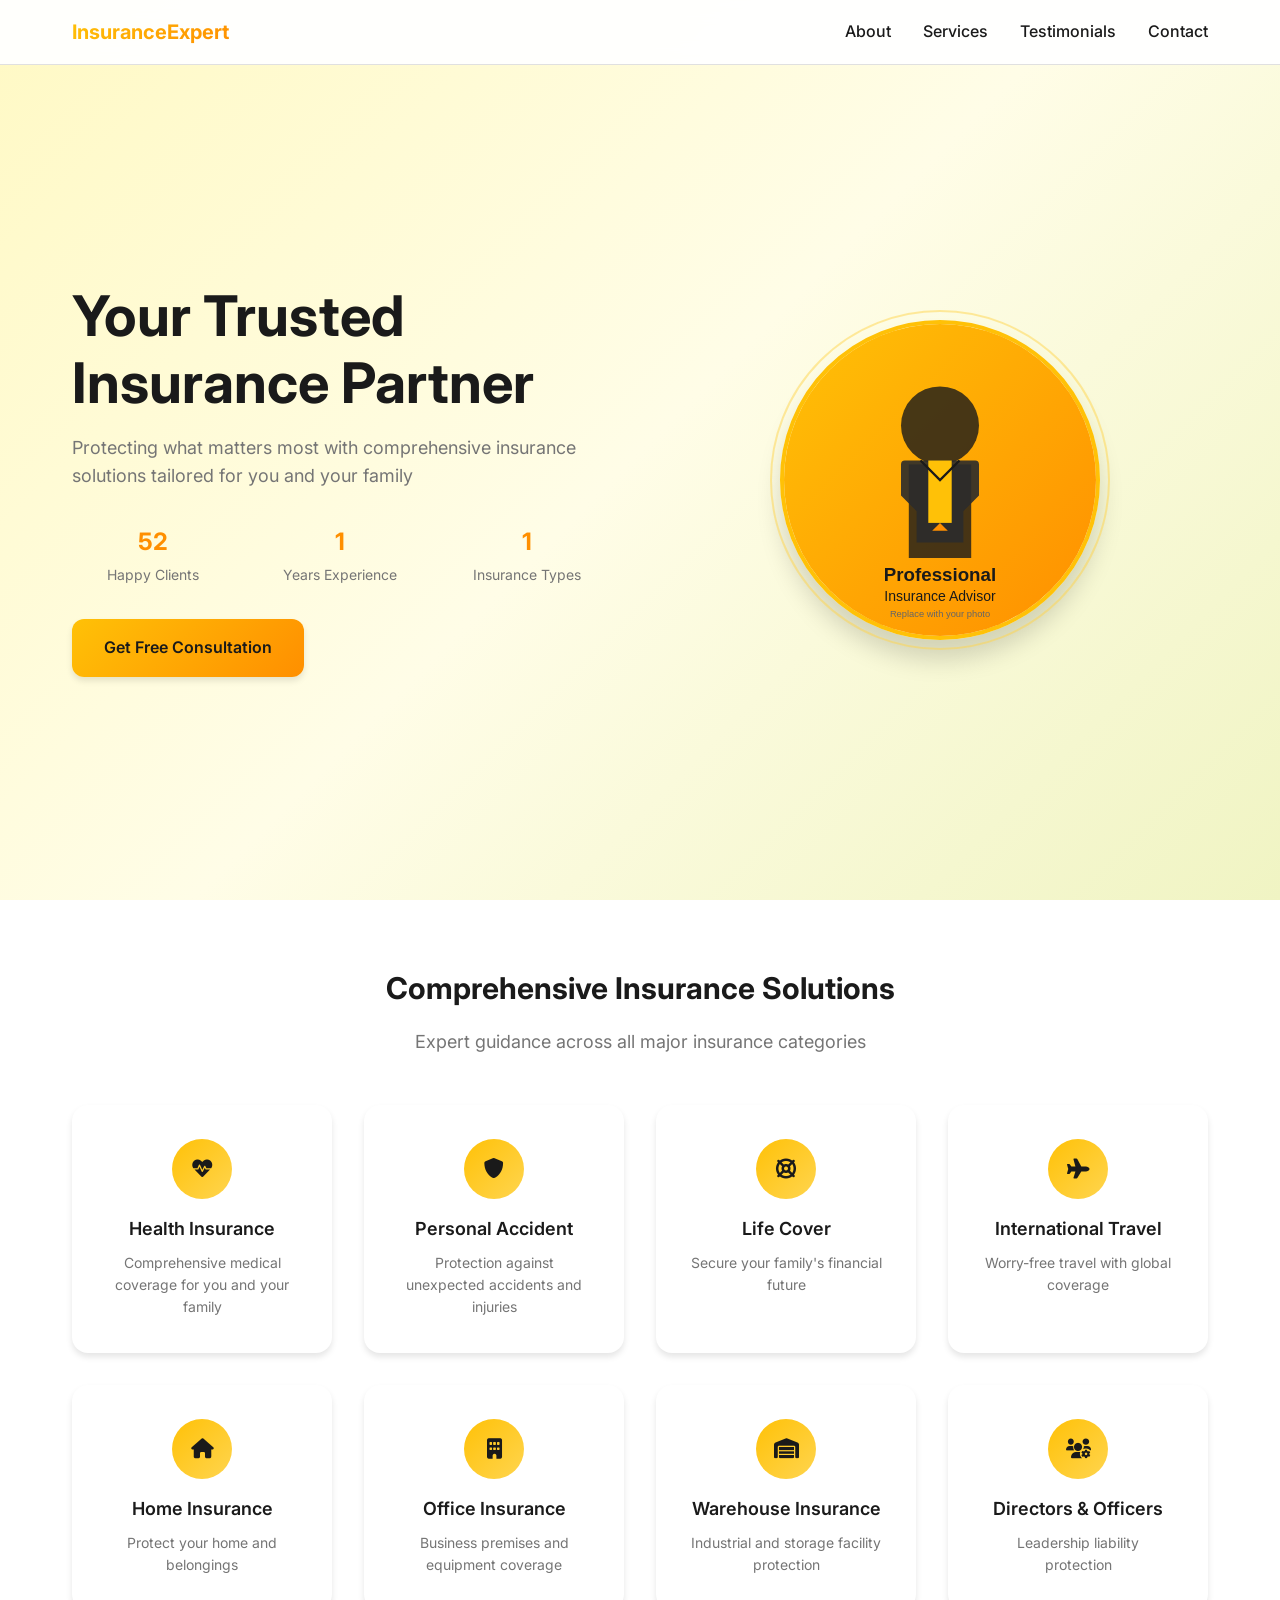
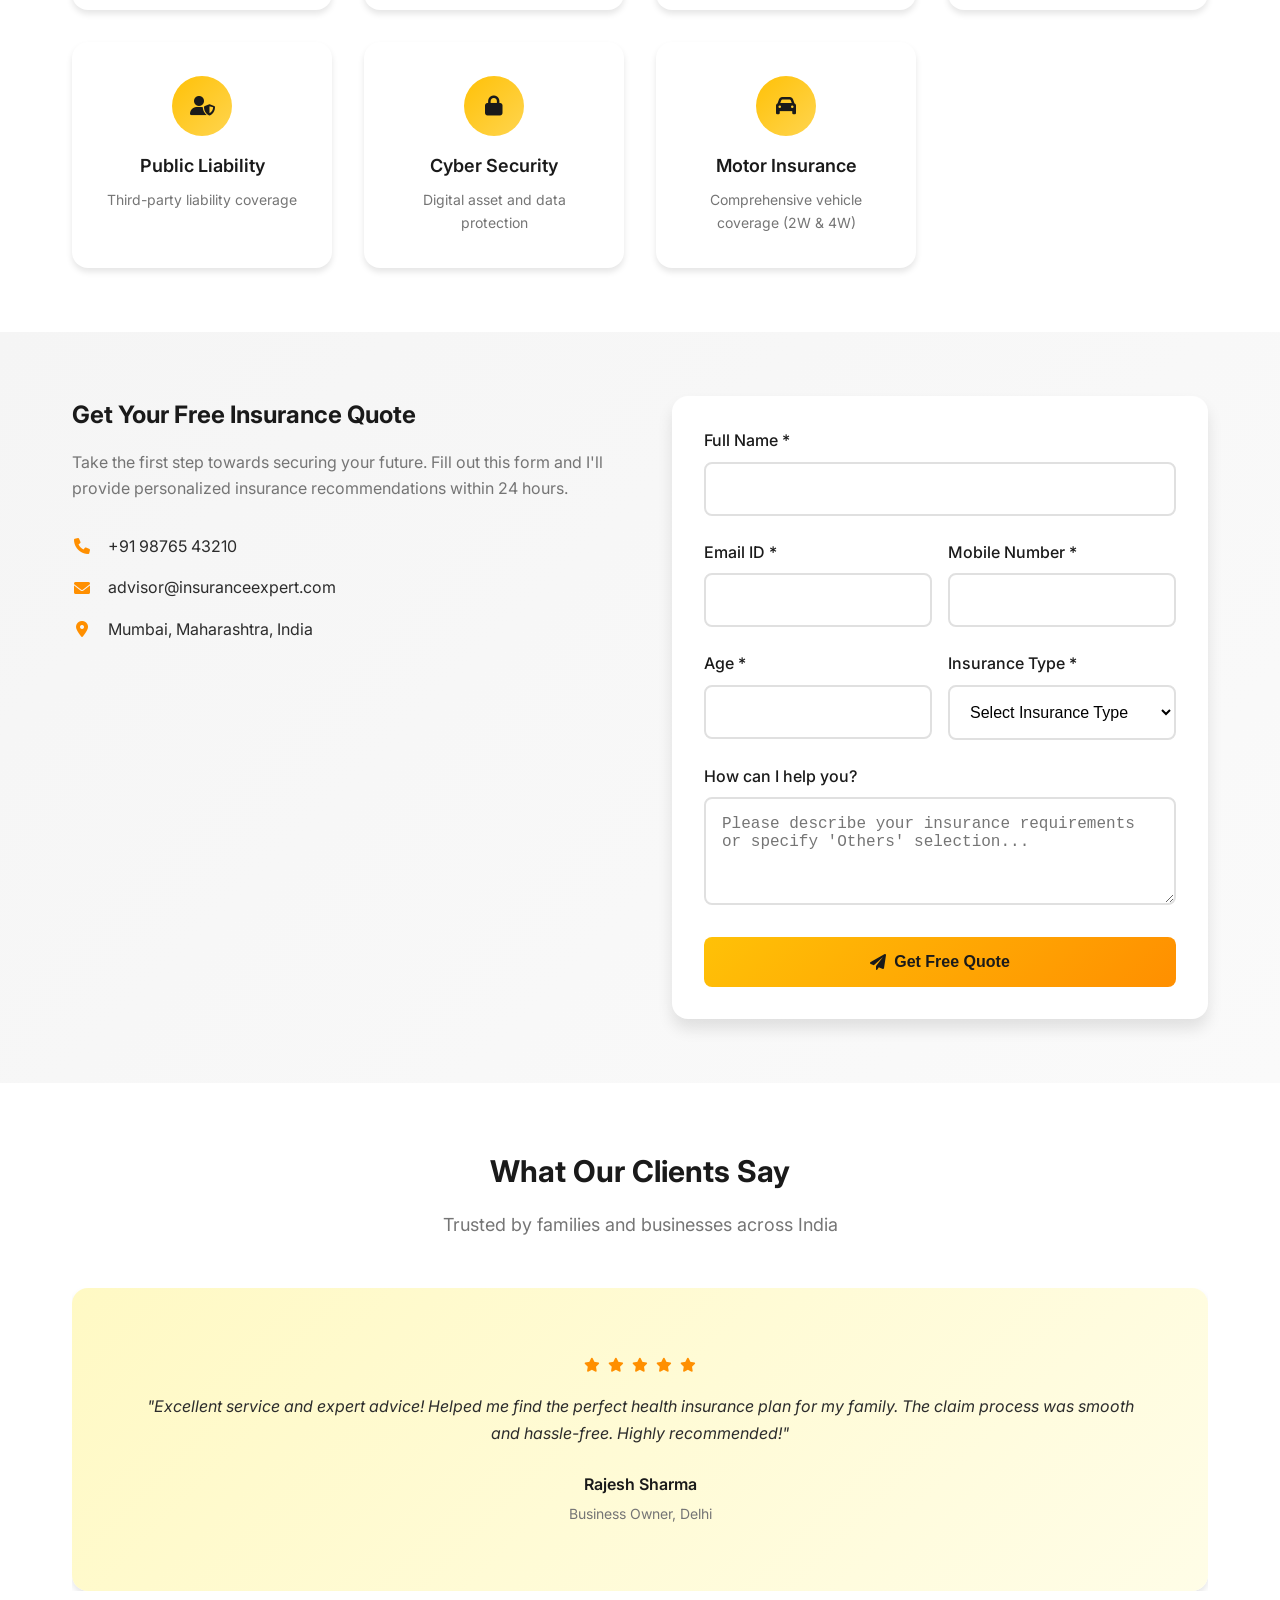
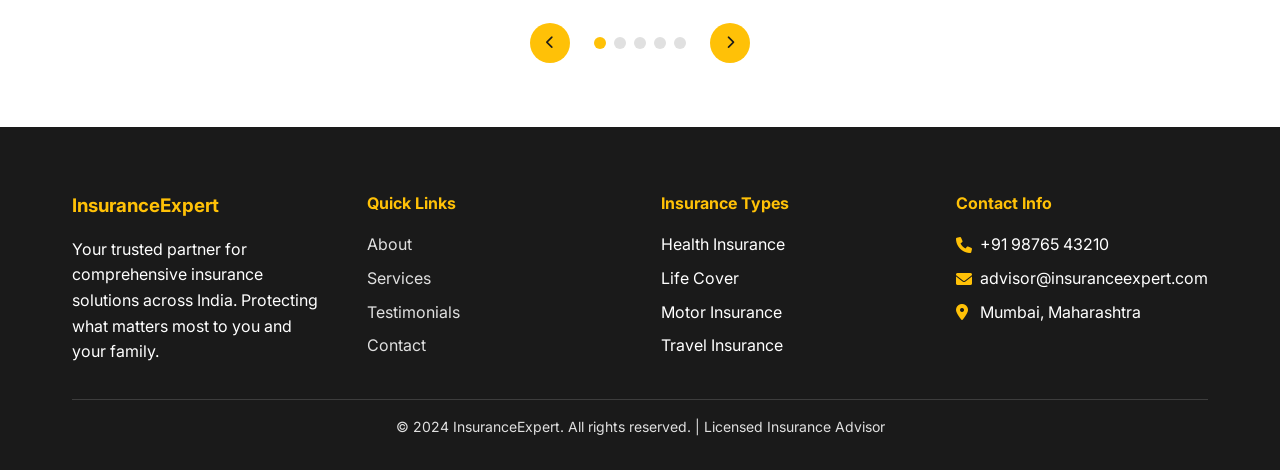
==== index.html @ b782714b "First commit" ====
<!DOCTYPE html>
<html lang="en">
<head>
    <meta charset="UTF-8">
    <meta name="viewport" content="width=device-width, initial-scale=1.0">
    <title>Professional Insurance Advisor | Comprehensive Coverage Solutions in India</title>
    <meta name="description" content="Trusted insurance advisor offering comprehensive coverage including health, life, travel, motor, and business insurance solutions across India.">
    <meta name="keywords" content="insurance advisor, health insurance, life insurance, motor insurance, travel insurance, business insurance, India">
    
    <!-- Favicon -->
    <link rel="icon" type="image/svg+xml" href="images/favicon.svg">
    
    <!-- CSS -->
    <link rel="stylesheet" href="css/style.css">
    
    <!-- Font Awesome for Icons -->
    <link rel="stylesheet" href="https://cdnjs.cloudflare.com/ajax/libs/font-awesome/6.0.0/css/all.min.css">
    
    <!-- Google Fonts -->
    <link href="https://fonts.googleapis.com/css2?family=Inter:wght@300;400;500;600;700&display=swap" rel="stylesheet">
</head>
<body>
    <!-- Header Section -->
    <header class="header" id="header">
        <div class="container">
            <nav class="nav">
                <div class="nav-brand">
                    <h1>InsuranceExpert</h1>
                </div>
                <div class="nav-menu" id="nav-menu">
                    <a href="#about" class="nav-link">About</a>
                    <a href="#services" class="nav-link">Services</a>
                    <a href="#testimonials" class="nav-link">Testimonials</a>
                    <a href="#contact" class="nav-link">Contact</a>
                </div>
                <div class="nav-toggle" id="nav-toggle">
                    <i class="fas fa-bars"></i>
                </div>
            </nav>
        </div>
    </header>

    <!-- Hero Section -->
    <section class="hero" id="about">
        <div class="container">
            <div class="hero-content">
                <div class="hero-text">
                    <h1 class="hero-title">Your Trusted Insurance Partner</h1>
                    <p class="hero-subtitle">Protecting what matters most with comprehensive insurance solutions tailored for you and your family</p>
                    <div class="hero-stats">
                        <div class="stat">
                            <span class="stat-number">500+</span>
                            <span class="stat-label">Happy Clients</span>
                        </div>
                        <div class="stat">
                            <span class="stat-number">15+</span>
                            <span class="stat-label">Years Experience</span>
                        </div>
                        <div class="stat">
                            <span class="stat-number">11</span>
                            <span class="stat-label">Insurance Types</span>
                        </div>
                    </div>
                    <a href="#contact" class="cta-button">Get Free Consultation</a>
                </div>
                <div class="hero-image">
                    <div class="advisor-photo">
                        <img src="images/advisor-photo.svg" alt="Professional Insurance Advisor" class="advisor-img">
                        <div class="photo-frame"></div>
                    </div>
                </div>
            </div>
        </div>
    </section>

    <!-- Insurance Types Section -->
    <section class="insurance-types" id="services">
        <div class="container">
            <h2 class="section-title">Comprehensive Insurance Solutions</h2>
            <p class="section-subtitle">Expert guidance across all major insurance categories</p>
            
            <div class="insurance-grid">
                <div class="insurance-card">
                    <div class="card-icon">
                        <i class="fas fa-heartbeat"></i>
                    </div>
                    <h3>Health Insurance</h3>
                    <p>Comprehensive medical coverage for you and your family</p>
                </div>
                
                <div class="insurance-card">
                    <div class="card-icon">
                        <i class="fas fa-shield-alt"></i>
                    </div>
                    <h3>Personal Accident</h3>
                    <p>Protection against unexpected accidents and injuries</p>
                </div>
                
                <div class="insurance-card">
                    <div class="card-icon">
                        <i class="fas fa-life-ring"></i>
                    </div>
                    <h3>Life Cover</h3>
                    <p>Secure your family's financial future</p>
                </div>
                
                <div class="insurance-card">
                    <div class="card-icon">
                        <i class="fas fa-plane"></i>
                    </div>
                    <h3>International Travel</h3>
                    <p>Worry-free travel with global coverage</p>
                </div>
                
                <div class="insurance-card">
                    <div class="card-icon">
                        <i class="fas fa-home"></i>
                    </div>
                    <h3>Home Insurance</h3>
                    <p>Protect your home and belongings</p>
                </div>
                
                <div class="insurance-card">
                    <div class="card-icon">
                        <i class="fas fa-building"></i>
                    </div>
                    <h3>Office Insurance</h3>
                    <p>Business premises and equipment coverage</p>
                </div>
                
                <div class="insurance-card">
                    <div class="card-icon">
                        <i class="fas fa-warehouse"></i>
                    </div>
                    <h3>Warehouse Insurance</h3>
                    <p>Industrial and storage facility protection</p>
                </div>
                
                <div class="insurance-card">
                    <div class="card-icon">
                        <i class="fas fa-users-cog"></i>
                    </div>
                    <h3>Directors & Officers</h3>
                    <p>Leadership liability protection</p>
                </div>
                
                <div class="insurance-card">
                    <div class="card-icon">
                        <i class="fas fa-user-shield"></i>
                    </div>
                    <h3>Public Liability</h3>
                    <p>Third-party liability coverage</p>
                </div>
                
                <div class="insurance-card">
                    <div class="card-icon">
                        <i class="fas fa-lock"></i>
                    </div>
                    <h3>Cyber Security</h3>
                    <p>Digital asset and data protection</p>
                </div>
                
                <div class="insurance-card">
                    <div class="card-icon">
                        <i class="fas fa-car"></i>
                    </div>
                    <h3>Motor Insurance</h3>
                    <p>Comprehensive vehicle coverage (2W & 4W)</p>
                </div>
            </div>
        </div>
    </section>

    <!-- Contact Form Section -->
    <section class="contact-form" id="contact">
        <div class="container">
            <div class="form-content">
                <div class="form-info">
                    <h2>Get Your Free Insurance Quote</h2>
                    <p>Take the first step towards securing your future. Fill out this form and I'll provide personalized insurance recommendations within 24 hours.</p>
                    
                    <div class="contact-details">
                        <div class="contact-item">
                            <i class="fas fa-phone"></i>
                            <span>+91 98765 43210</span>
                        </div>
                        <div class="contact-item">
                            <i class="fas fa-envelope"></i>
                            <span>advisor@insuranceexpert.com</span>
                        </div>
                        <div class="contact-item">
                            <i class="fas fa-map-marker-alt"></i>
                            <span>Mumbai, Maharashtra, India</span>
                        </div>
                    </div>
                </div>
                
                <form class="enquiry-form" id="enquiry-form">
                    <div class="form-group">
                        <label for="name">Full Name *</label>
                        <input type="text" id="name" name="name" required>
                    </div>
                    
                    <div class="form-row">
                        <div class="form-group">
                            <label for="email">Email ID *</label>
                            <input type="email" id="email" name="email" required>
                        </div>
                        
                        <div class="form-group">
                            <label for="mobile">Mobile Number *</label>
                            <input type="tel" id="mobile" name="mobile" required pattern="[0-9]{10}">
                        </div>
                    </div>
                    
                    <div class="form-row">
                        <div class="form-group">
                            <label for="age">Age *</label>
                            <input type="number" id="age" name="age" min="18" max="100" required>
                        </div>
                        
                        <div class="form-group">
                            <label for="insurance-type">Insurance Type *</label>
                            <select id="insurance-type" name="insurance-type" required>
                                <option value="">Select Insurance Type</option>
                                <option value="health">Health Insurance</option>
                                <option value="personal-accident">Personal Accident</option>
                                <option value="life-cover">Life Cover</option>
                                <option value="travel">International Travel</option>
                                <option value="home">Home Insurance</option>
                                <option value="office">Office Insurance</option>
                                <option value="warehouse">Warehouse Insurance</option>
                                <option value="directors-officers">Directors & Officers Liability</option>
                                <option value="public-liability">Public Liability</option>
                                <option value="cyber-security">Cyber Security</option>
                                <option value="motor">Motor Insurance (2W & 4W)</option>
                                <option value="others">Others (Specify Below)</option>
                            </select>
                        </div>
                    </div>
                    
                    <div class="form-group">
                        <label for="message">How can I help you?</label>
                        <textarea id="message" name="message" rows="4" placeholder="Please describe your insurance requirements or specify 'Others' selection..."></textarea>
                    </div>
                    
                    <button type="submit" class="submit-btn">
                        <i class="fas fa-paper-plane"></i>
                        Get Free Quote
                    </button>
                </form>
            </div>
        </div>
    </section>

    <!-- Testimonials Section -->
    <section class="testimonials" id="testimonials">
        <div class="container">
            <h2 class="section-title">What Our Clients Say</h2>
            <p class="section-subtitle">Trusted by families and businesses across India</p>
            
            <div class="testimonials-slider">
                <div class="testimonial-card active">
                    <div class="testimonial-content">
                        <div class="stars">
                            <i class="fas fa-star"></i>
                            <i class="fas fa-star"></i>
                            <i class="fas fa-star"></i>
                            <i class="fas fa-star"></i>
                            <i class="fas fa-star"></i>
                        </div>
                        <p>"Excellent service and expert advice! Helped me find the perfect health insurance plan for my family. The claim process was smooth and hassle-free. Highly recommended!"</p>
                        <div class="testimonial-author">
                            <div class="author-info">
                                <h4>Rajesh Sharma</h4>
                                <span>Business Owner, Delhi</span>
                            </div>
                        </div>
                    </div>
                </div>
                
                <div class="testimonial-card">
                    <div class="testimonial-content">
                        <div class="stars">
                            <i class="fas fa-star"></i>
                            <i class="fas fa-star"></i>
                            <i class="fas fa-star"></i>
                            <i class="fas fa-star"></i>
                            <i class="fas fa-star"></i>
                        </div>
                        <p>"Professional and trustworthy advisor. Guided us through various insurance options and helped us make informed decisions. The motor insurance claim was processed quickly."</p>
                        <div class="testimonial-author">
                            <div class="author-info">
                                <h4>Priya Patel</h4>
                                <span>Software Engineer, Bangalore</span>
                            </div>
                        </div>
                    </div>
                </div>
                
                <div class="testimonial-card">
                    <div class="testimonial-content">
                        <div class="stars">
                            <i class="fas fa-star"></i>
                            <i class="fas fa-star"></i>
                            <i class="fas fa-star"></i>
                            <i class="fas fa-star"></i>
                            <i class="fas fa-star"></i>
                        </div>
                        <p>"Outstanding support during a difficult time. When my office had a fire accident, the insurance coverage and claim assistance provided was exceptional. Thank you for your dedication!"</p>
                        <div class="testimonial-author">
                            <div class="author-info">
                                <h4>Amit Gupta</h4>
                                <span>Manufacturing Business, Pune</span>
                            </div>
                        </div>
                    </div>
                </div>
                
                <div class="testimonial-card">
                    <div class="testimonial-content">
                        <div class="stars">
                            <i class="fas fa-star"></i>
                            <i class="fas fa-star"></i>
                            <i class="fas fa-star"></i>
                            <i class="fas fa-star"></i>
                            <i class="fas fa-star"></i>
                        </div>
                        <p>"Transparent pricing and honest advice. Helped me understand complex insurance terms and choose the right life cover policy. Great follow-up service throughout the year."</p>
                        <div class="testimonial-author">
                            <div class="author-info">
                                <h4>Sneha Reddy</h4>
                                <span>Doctor, Hyderabad</span>
                            </div>
                        </div>
                    </div>
                </div>
                
                <div class="testimonial-card">
                    <div class="testimonial-content">
                        <div class="stars">
                            <i class="fas fa-star"></i>
                            <i class="fas fa-star"></i>
                            <i class="fas fa-star"></i>
                            <i class="fas fa-star"></i>
                            <i class="fas fa-star"></i>
                        </div>
                        <p>"Comprehensive travel insurance guidance for our international trips. The coverage was perfect and gave us peace of mind during our vacation. Excellent customer service!"</p>
                        <div class="testimonial-author">
                            <div class="author-info">
                                <h4>Vikram & Kavitha</h4>
                                <span>Retired Couple, Chennai</span>
                            </div>
                        </div>
                    </div>
                </div>
            </div>
            
            <div class="slider-controls">
                <button class="slider-btn prev" id="prev-btn">
                    <i class="fas fa-chevron-left"></i>
                </button>
                <div class="slider-dots" id="slider-dots">
                    <span class="dot active" data-slide="0"></span>
                    <span class="dot" data-slide="1"></span>
                    <span class="dot" data-slide="2"></span>
                    <span class="dot" data-slide="3"></span>
                    <span class="dot" data-slide="4"></span>
                </div>
                <button class="slider-btn next" id="next-btn">
                    <i class="fas fa-chevron-right"></i>
                </button>
            </div>
        </div>
    </section>

    <!-- Footer -->
    <footer class="footer">
        <div class="container">
            <div class="footer-content">
                <div class="footer-section">
                    <h3>InsuranceExpert</h3>
                    <p>Your trusted partner for comprehensive insurance solutions across India. Protecting what matters most to you and your family.</p>
                </div>
                
                <div class="footer-section">
                    <h4>Quick Links</h4>
                    <ul>
                        <li><a href="#about">About</a></li>
                        <li><a href="#services">Services</a></li>
                        <li><a href="#testimonials">Testimonials</a></li>
                        <li><a href="#contact">Contact</a></li>
                    </ul>
                </div>
                
                <div class="footer-section">
                    <h4>Insurance Types</h4>
                    <ul>
                        <li>Health Insurance</li>
                        <li>Life Cover</li>
                        <li>Motor Insurance</li>
                        <li>Travel Insurance</li>
                    </ul>
                </div>
                
                <div class="footer-section">
                    <h4>Contact Info</h4>
                    <ul>
                        <li><i class="fas fa-phone"></i> +91 98765 43210</li>
                        <li><i class="fas fa-envelope"></i> advisor@insuranceexpert.com</li>
                        <li><i class="fas fa-map-marker-alt"></i> Mumbai, Maharashtra</li>
                    </ul>
                </div>
            </div>
            
            <div class="footer-bottom">
                <p>&copy; 2024 InsuranceExpert. All rights reserved. | Licensed Insurance Advisor</p>
            </div>
        </div>
    </footer>

    <!-- JavaScript -->
    <script src="js/script.js"></script>
</body>
</html>
---- css/style.css ----
/* Insurance Advisor Website - Mobile-First CSS */
:root {
    /* Color Palette - Yellow & Black Professional Theme */
    --primary-yellow: #FFC107;
    --yellow-light: #FFD54F;
    --yellow-dark: #FF8F00;
    --black-primary: #1A1A1A;
    --black-secondary: #2C2C2C;
    --black-light: #3D3D3D;
    --white: #FFFFFF;
    --gray-light: #F5F5F5;
    --gray-medium: #E0E0E0;
    --gray-dark: #757575;
    --success: #4CAF50;
    --error: #F44336;
    
    /* Typography */
    --font-family: 'Inter', -apple-system, BlinkMacSystemFont, 'Segoe UI', Roboto, sans-serif;
    --font-size-xs: 0.75rem;
    --font-size-sm: 0.875rem;
    --font-size-base: 1rem;
    --font-size-lg: 1.125rem;
    --font-size-xl: 1.25rem;
    --font-size-2xl: 1.5rem;
    --font-size-3xl: 1.875rem;
    --font-size-4xl: 2.25rem;
    
    /* Spacing */
    --spacing-xs: 0.25rem;
    --spacing-sm: 0.5rem;
    --spacing-md: 1rem;
    --spacing-lg: 1.5rem;
    --spacing-xl: 2rem;
    --spacing-2xl: 3rem;
    --spacing-3xl: 4rem;
    
    /* Shadows */
    --shadow-sm: 0 1px 2px rgba(0, 0, 0, 0.05);
    --shadow-md: 0 4px 6px rgba(0, 0, 0, 0.1);
    --shadow-lg: 0 10px 15px rgba(0, 0, 0, 0.1);
    --shadow-xl: 0 20px 25px rgba(0, 0, 0, 0.15);
    
    /* Border Radius */
    --radius-sm: 0.25rem;
    --radius-md: 0.5rem;
    --radius-lg: 0.75rem;
    --radius-xl: 1rem;
}

/* Reset & Base Styles */
*, *::before, *::after {
    box-sizing: border-box;
    margin: 0;
    padding: 0;
}

html {
    scroll-behavior: smooth;
    font-size: 16px;
}

body {
    font-family: var(--font-family);
    font-size: var(--font-size-base);
    line-height: 1.6;
    color: var(--black-primary);
    background-color: var(--white);
    overflow-x: hidden;
}

.container {
    width: 100%;
    max-width: 1200px;
    margin: 0 auto;
    padding: 0 var(--spacing-md);
}

/* Header Styles */
.header {
    position: fixed;
    top: 0;
    left: 0;
    width: 100%;
    background: rgba(255, 255, 255, 0.95);
    backdrop-filter: blur(10px);
    border-bottom: 1px solid var(--gray-medium);
    z-index: 1000;
    transition: all 0.3s ease;
}

.nav {
    display: flex;
    justify-content: space-between;
    align-items: center;
    padding: var(--spacing-md) 0;
}

.nav-brand h1 {
    font-size: var(--font-size-xl);
    font-weight: 700;
    color: var(--black-primary);
    background: linear-gradient(135deg, var(--primary-yellow), var(--yellow-dark));
    -webkit-background-clip: text;
    -webkit-text-fill-color: transparent;
    background-clip: text;
}

.nav-menu {
    display: none;
    gap: var(--spacing-xl);
}

.nav-link {
    text-decoration: none;
    color: var(--black-primary);
    font-weight: 500;
    transition: color 0.3s ease;
    position: relative;
}

.nav-link:hover {
    color: var(--yellow-dark);
}

.nav-link::after {
    content: '';
    position: absolute;
    bottom: -2px;
    left: 0;
    width: 0;
    height: 2px;
    background: var(--primary-yellow);
    transition: width 0.3s ease;
}

.nav-link:hover::after {
    width: 100%;
}

.nav-toggle {
    display: flex;
    align-items: center;
    justify-content: center;
    width: 2.5rem;
    height: 2.5rem;
    color: var(--black-primary);
    cursor: pointer;
    transition: color 0.3s ease;
}

.nav-toggle:hover {
    color: var(--yellow-dark);
}

/* Hero Section */
.hero {
    padding: calc(4rem + 60px) 0 var(--spacing-3xl);
    background: linear-gradient(135deg, #FFF9C4 0%, #FFFDE7 50%, #F0F4C3 100%);
    min-height: 100vh;
    display: flex;
    align-items: center;
}

.hero-content {
    display: grid;
    gap: var(--spacing-2xl);
    align-items: center;
}

.hero-title {
    font-size: var(--font-size-3xl);
    font-weight: 700;
    color: var(--black-primary);
    line-height: 1.2;
    margin-bottom: var(--spacing-md);
}

.hero-subtitle {
    font-size: var(--font-size-lg);
    color: var(--gray-dark);
    margin-bottom: var(--spacing-xl);
    line-height: 1.6;
}

.hero-stats {
    display: grid;
    grid-template-columns: repeat(3, 1fr);
    gap: var(--spacing-lg);
    margin-bottom: var(--spacing-xl);
}

.stat {
    text-align: center;
}

.stat-number {
    display: block;
    font-size: var(--font-size-2xl);
    font-weight: 700;
    color: var(--yellow-dark);
}

.stat-label {
    font-size: var(--font-size-sm);
    color: var(--gray-dark);
    margin-top: var(--spacing-xs);
}

.cta-button {
    display: inline-flex;
    align-items: center;
    gap: var(--spacing-sm);
    padding: var(--spacing-md) var(--spacing-xl);
    background: linear-gradient(135deg, var(--primary-yellow), var(--yellow-dark));
    color: var(--black-primary);
    text-decoration: none;
    border-radius: var(--radius-lg);
    font-weight: 600;
    box-shadow: var(--shadow-md);
    transition: all 0.3s ease;
    width: fit-content;
}

.cta-button:hover {
    transform: translateY(-2px);
    box-shadow: var(--shadow-lg);
}

.hero-image {
    display: flex;
    justify-content: center;
    align-items: center;
}

.advisor-photo {
    position: relative;
    width: 280px;
    height: 280px;
}

.advisor-img {
    width: 100%;
    height: 100%;
    object-fit: cover;
    border-radius: 50%;
    border: 4px solid var(--primary-yellow);
    box-shadow: var(--shadow-xl);
}

.photo-frame {
    position: absolute;
    top: -10px;
    left: -10px;
    right: -10px;
    bottom: -10px;
    border: 2px solid var(--yellow-light);
    border-radius: 50%;
    opacity: 0.5;
}

/* Insurance Types Section */
.insurance-types {
    padding: var(--spacing-3xl) 0;
    background: var(--white);
}

.section-title {
    font-size: var(--font-size-3xl);
    font-weight: 700;
    text-align: center;
    color: var(--black-primary);
    margin-bottom: var(--spacing-md);
}

.section-subtitle {
    font-size: var(--font-size-lg);
    color: var(--gray-dark);
    text-align: center;
    margin-bottom: var(--spacing-2xl);
}

.insurance-grid {
    display: grid;
    grid-template-columns: 1fr;
    gap: var(--spacing-lg);
}

.insurance-card {
    background: var(--white);
    padding: var(--spacing-xl);
    border-radius: var(--radius-xl);
    box-shadow: var(--shadow-md);
    text-align: center;
    transition: all 0.3s ease;
    border: 2px solid transparent;
}

.insurance-card:hover {
    transform: translateY(-5px);
    box-shadow: var(--shadow-xl);
    border-color: var(--primary-yellow);
}

.card-icon {
    width: 60px;
    height: 60px;
    background: linear-gradient(135deg, var(--primary-yellow), var(--yellow-light));
    border-radius: 50%;
    display: flex;
    align-items: center;
    justify-content: center;
    margin: 0 auto var(--spacing-md);
}

.card-icon i {
    font-size: var(--font-size-xl);
    color: var(--black-primary);
}

.insurance-card h3 {
    font-size: var(--font-size-lg);
    font-weight: 600;
    color: var(--black-primary);
    margin-bottom: var(--spacing-sm);
}

.insurance-card p {
    color: var(--gray-dark);
    font-size: var(--font-size-sm);
}

/* Contact Form Section */
.contact-form {
    padding: var(--spacing-3xl) 0;
    background: linear-gradient(135deg, var(--gray-light) 0%, #FAFAFA 100%);
}

.form-content {
    display: grid;
    gap: var(--spacing-2xl);
    align-items: start;
}

.form-info h2 {
    font-size: var(--font-size-2xl);
    font-weight: 700;
    color: var(--black-primary);
    margin-bottom: var(--spacing-md);
}

.form-info p {
    color: var(--gray-dark);
    margin-bottom: var(--spacing-xl);
    line-height: 1.6;
}

.contact-details {
    display: flex;
    flex-direction: column;
    gap: var(--spacing-md);
}

.contact-item {
    display: flex;
    align-items: center;
    gap: var(--spacing-md);
    color: var(--black-secondary);
}

.contact-item i {
    color: var(--yellow-dark);
    width: 20px;
    text-align: center;
}

.enquiry-form {
    background: var(--white);
    padding: var(--spacing-xl);
    border-radius: var(--radius-xl);
    box-shadow: var(--shadow-lg);
}

.form-group {
    margin-bottom: var(--spacing-lg);
}

.form-row {
    display: grid;
    gap: var(--spacing-md);
}

.form-group label {
    display: block;
    font-weight: 500;
    color: var(--black-primary);
    margin-bottom: var(--spacing-sm);
}

.form-group input,
.form-group select,
.form-group textarea {
    width: 100%;
    padding: var(--spacing-md);
    border: 2px solid var(--gray-medium);
    border-radius: var(--radius-md);
    font-size: var(--font-size-base);
    transition: all 0.3s ease;
    background: var(--white);
}

.form-group input:focus,
.form-group select:focus,
.form-group textarea:focus {
    outline: none;
    border-color: var(--primary-yellow);
    box-shadow: 0 0 0 3px rgba(255, 193, 7, 0.1);
}

.form-group textarea {
    resize: vertical;
    min-height: 100px;
}

.submit-btn {
    width: 100%;
    padding: var(--spacing-md) var(--spacing-xl);
    background: linear-gradient(135deg, var(--primary-yellow), var(--yellow-dark));
    color: var(--black-primary);
    border: none;
    border-radius: var(--radius-md);
    font-size: var(--font-size-base);
    font-weight: 600;
    cursor: pointer;
    transition: all 0.3s ease;
    display: flex;
    align-items: center;
    justify-content: center;
    gap: var(--spacing-sm);
}

.submit-btn:hover {
    transform: translateY(-2px);
    box-shadow: var(--shadow-lg);
}

/* Testimonials Section */
.testimonials {
    padding: var(--spacing-3xl) 0;
    background: var(--white);
}

.testimonials-slider {
    position: relative;
    overflow: hidden;
    margin-bottom: var(--spacing-xl);
}

.testimonial-card {
    display: none;
    opacity: 0;
    transition: opacity 0.5s ease;
}

.testimonial-card.active {
    display: block;
    opacity: 1;
}

.testimonial-content {
    background: linear-gradient(135deg, #FFF9C4 0%, #FFFDE7 100%);
    padding: var(--spacing-2xl);
    border-radius: var(--radius-xl);
    text-align: center;
    box-shadow: var(--shadow-md);
}

.stars {
    margin-bottom: var(--spacing-md);
}

.stars i {
    color: var(--yellow-dark);
    font-size: var(--font-size-sm);
    margin: 0 2px;
}

.testimonial-content p {
    font-size: var(--font-size-base);
    color: var(--black-secondary);
    line-height: 1.7;
    margin-bottom: var(--spacing-lg);
    font-style: italic;
}

.testimonial-author {
    display: flex;
    justify-content: center;
    align-items: center;
}

.author-info h4 {
    font-size: var(--font-size-base);
    font-weight: 600;
    color: var(--black-primary);
    margin-bottom: var(--spacing-xs);
}

.author-info span {
    font-size: var(--font-size-sm);
    color: var(--gray-dark);
}

.slider-controls {
    display: flex;
    justify-content: center;
    align-items: center;
    gap: var(--spacing-lg);
}

.slider-btn {
    width: 40px;
    height: 40px;
    background: var(--primary-yellow);
    color: var(--black-primary);
    border: none;
    border-radius: 50%;
    display: flex;
    align-items: center;
    justify-content: center;
    cursor: pointer;
    transition: all 0.3s ease;
}

.slider-btn:hover {
    background: var(--yellow-dark);
    transform: scale(1.1);
}

.slider-dots {
    display: flex;
    gap: var(--spacing-sm);
}

.dot {
    width: 12px;
    height: 12px;
    background: var(--gray-medium);
    border-radius: 50%;
    cursor: pointer;
    transition: background-color 0.3s ease;
}

.dot.active {
    background: var(--primary-yellow);
}

/* Footer */
.footer {
    background: var(--black-primary);
    color: var(--white);
    padding: var(--spacing-3xl) 0 var(--spacing-xl);
}

.footer-content {
    display: grid;
    gap: var(--spacing-xl);
    margin-bottom: var(--spacing-xl);
}

.footer-section h3,
.footer-section h4 {
    color: var(--primary-yellow);
    margin-bottom: var(--spacing-md);
}

.footer-section ul {
    list-style: none;
}

.footer-section ul li {
    margin-bottom: var(--spacing-sm);
    display: flex;
    align-items: center;
    gap: var(--spacing-sm);
}

.footer-section ul li a {
    color: var(--gray-medium);
    text-decoration: none;
    transition: color 0.3s ease;
}

.footer-section ul li a:hover {
    color: var(--primary-yellow);
}

.footer-section ul li i {
    color: var(--primary-yellow);
    width: 16px;
}

.footer-bottom {
    border-top: 1px solid var(--black-light);
    padding-top: var(--spacing-md);
    text-align: center;
    color: var(--gray-medium);
    font-size: var(--font-size-sm);
}

/* Responsive Design - Tablet (768px and up) */
@media (min-width: 768px) {
    .container {
        padding: 0 var(--spacing-xl);
    }
    
    .nav-menu {
        display: flex;
    }
    
    .nav-toggle {
        display: none;
    }
    
    .hero-content {
        grid-template-columns: 1fr 1fr;
        gap: var(--spacing-3xl);
    }
    
    .hero-title {
        font-size: var(--font-size-4xl);
    }
    
    .insurance-grid {
        grid-template-columns: repeat(2, 1fr);
        gap: var(--spacing-xl);
    }
    
    .form-content {
        grid-template-columns: 1fr 1fr;
        gap: var(--spacing-3xl);
    }
    
    .form-row {
        grid-template-columns: 1fr 1fr;
    }
    
    .footer-content {
        grid-template-columns: repeat(2, 1fr);
        gap: var(--spacing-2xl);
    }
}

/* Responsive Design - Desktop (1024px and up) */
@media (min-width: 1024px) {
    .hero-title {
        font-size: 3.5rem;
    }
    
    .insurance-grid {
        grid-template-columns: repeat(3, 1fr);
    }
    
    .footer-content {
        grid-template-columns: repeat(4, 1fr);
    }
    
    .advisor-photo {
        width: 320px;
        height: 320px;
    }
    
    .testimonial-content {
        padding: var(--spacing-3xl);
    }
}

/* Responsive Design - Large Desktop (1200px and up) */
@media (min-width: 1200px) {
    .insurance-grid {
        grid-template-columns: repeat(4, 1fr);
    }
}

/* Animations */
@keyframes fadeInUp {
    from {
        opacity: 0;
        transform: translateY(30px);
    }
    to {
        opacity: 1;
        transform: translateY(0);
    }
}

.hero-content > * {
    animation: fadeInUp 0.8s ease-out;
}

.insurance-card {
    animation: fadeInUp 0.6s ease-out;
}

/* Utility Classes */
.text-center {
    text-align: center;
}

.sr-only {
    position: absolute;
    width: 1px;
    height: 1px;
    padding: 0;
    margin: -1px;
    overflow: hidden;
    clip: rect(0, 0, 0, 0);
    white-space: nowrap;
    border: 0;
}

/* Print Styles */
@media print {
    .header,
    .nav-toggle,
    .slider-controls,
    .footer {
        display: none;
    }
    
    body {
        color: black;
        background: white;
    }
    
    .hero {
        background: white;
    }
}
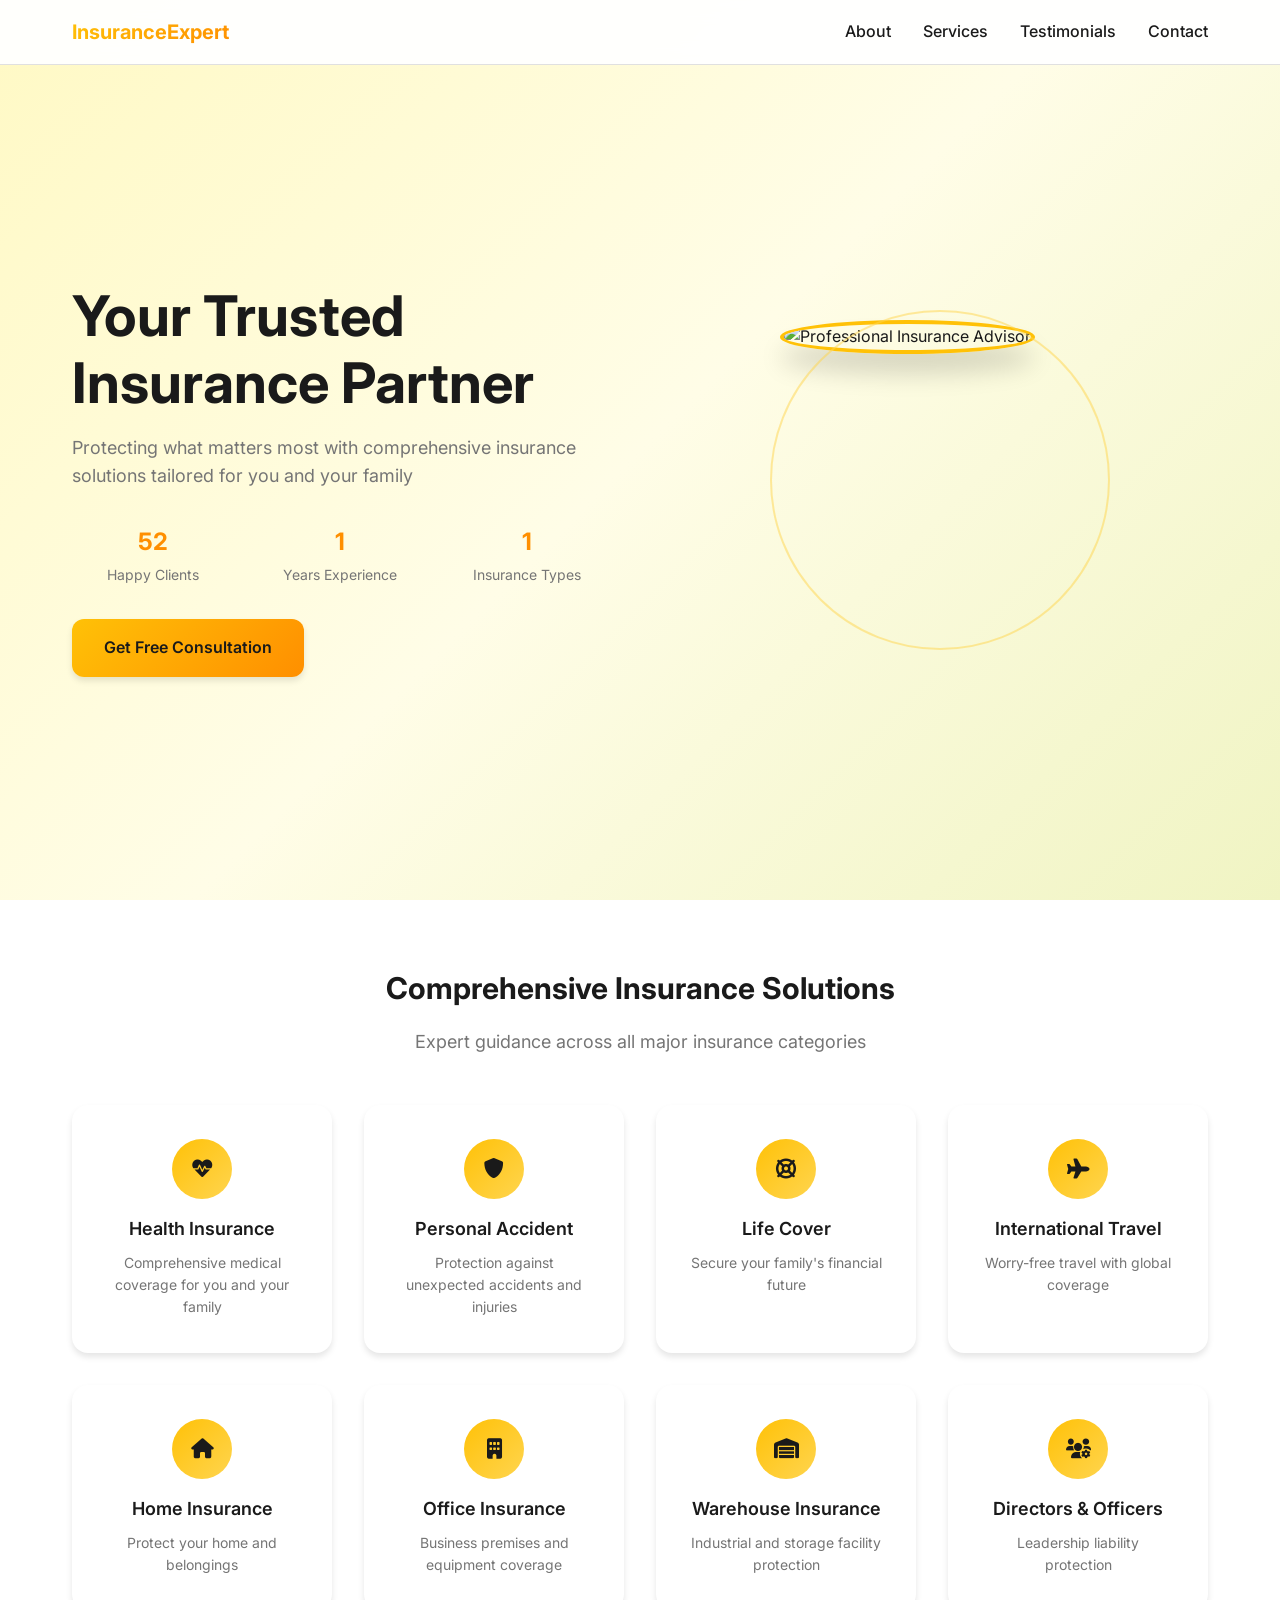
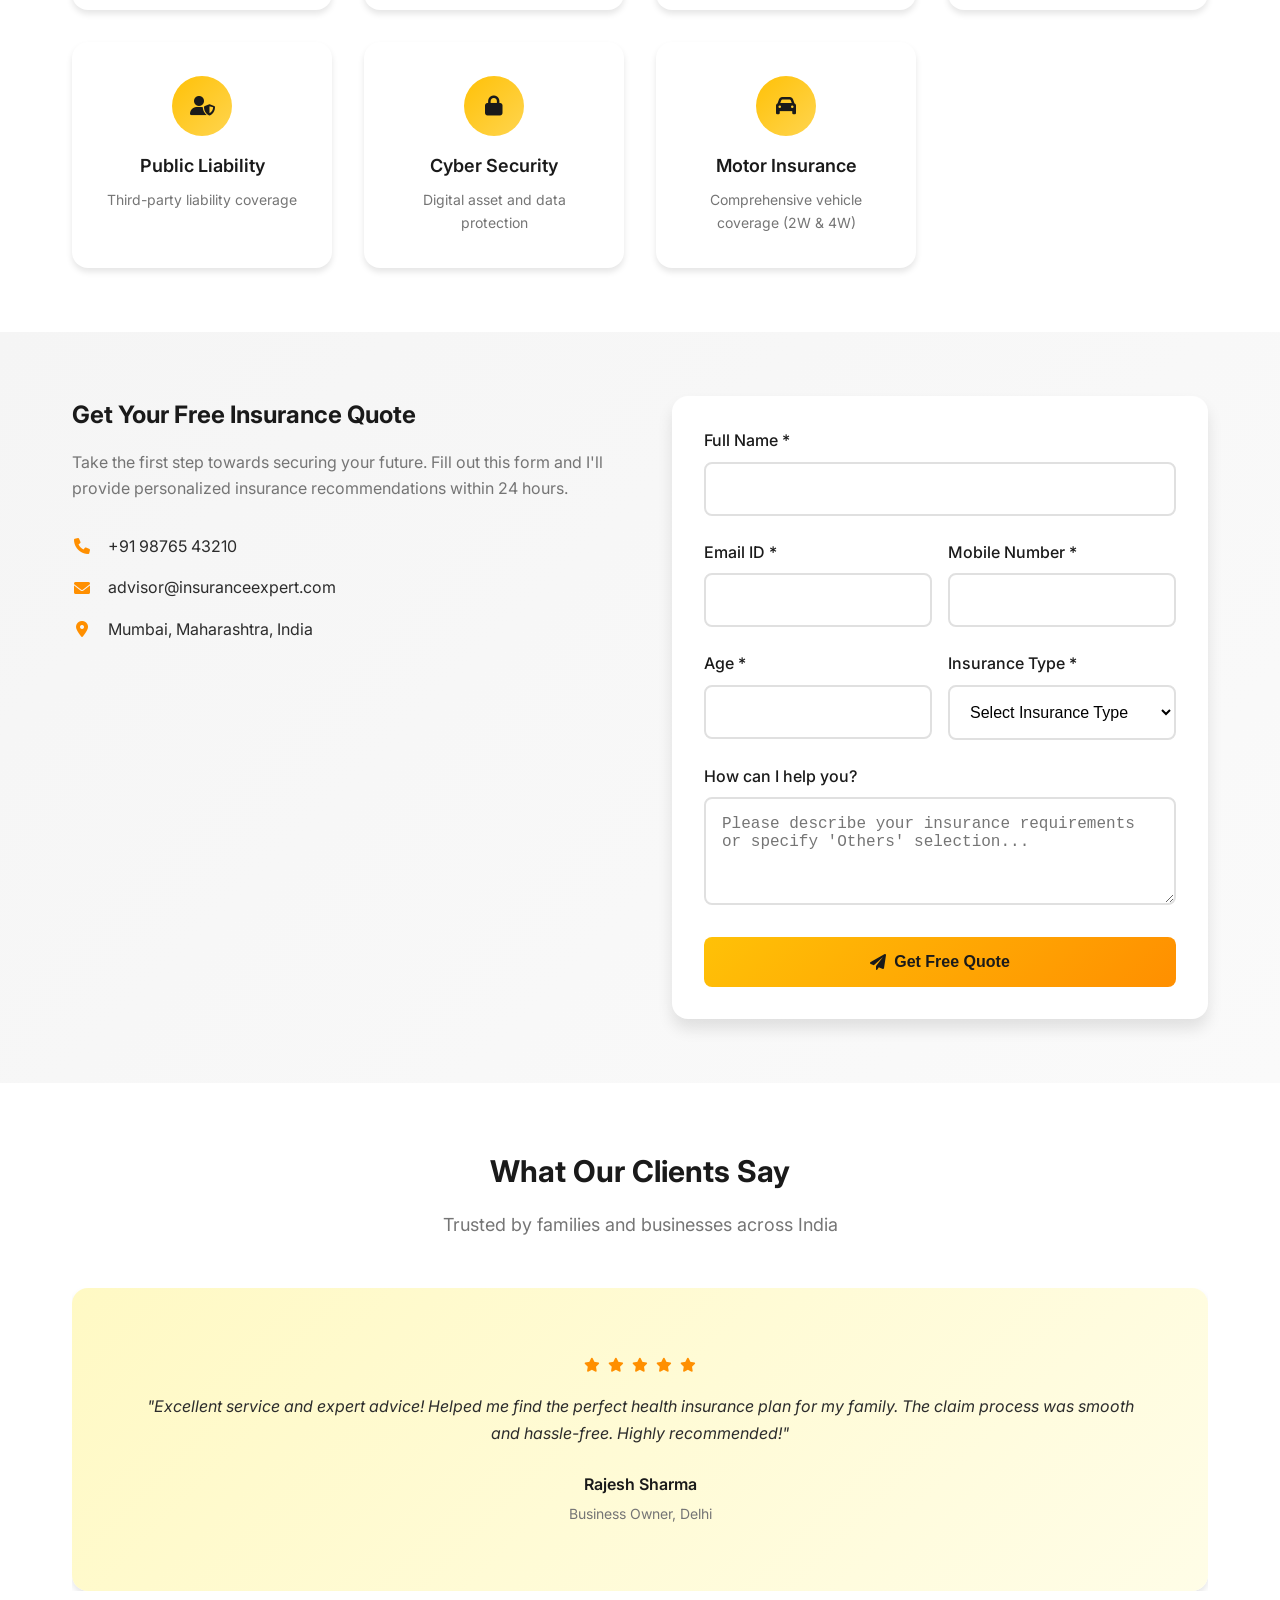
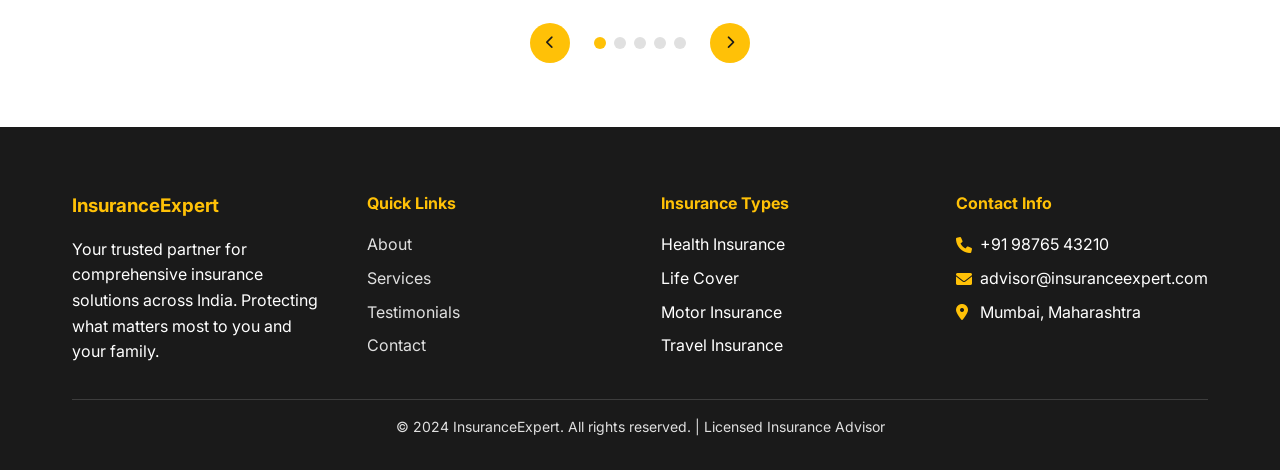
==== commit 8b1ed791: "Added profile pic" ====
--- a/index.html
+++ b/index.html
@@ -65,7 +65,7 @@
                 </div>
                 <div class="hero-image">
                     <div class="advisor-photo">
-                        <img src="images/advisor-photo.svg" alt="Professional Insurance Advisor" class="advisor-img">
+                        <img src="assets/profilepic.jpeg" alt="Professional Insurance Advisor" class="advisor-img">
                         <div class="photo-frame"></div>
                     </div>
                 </div>
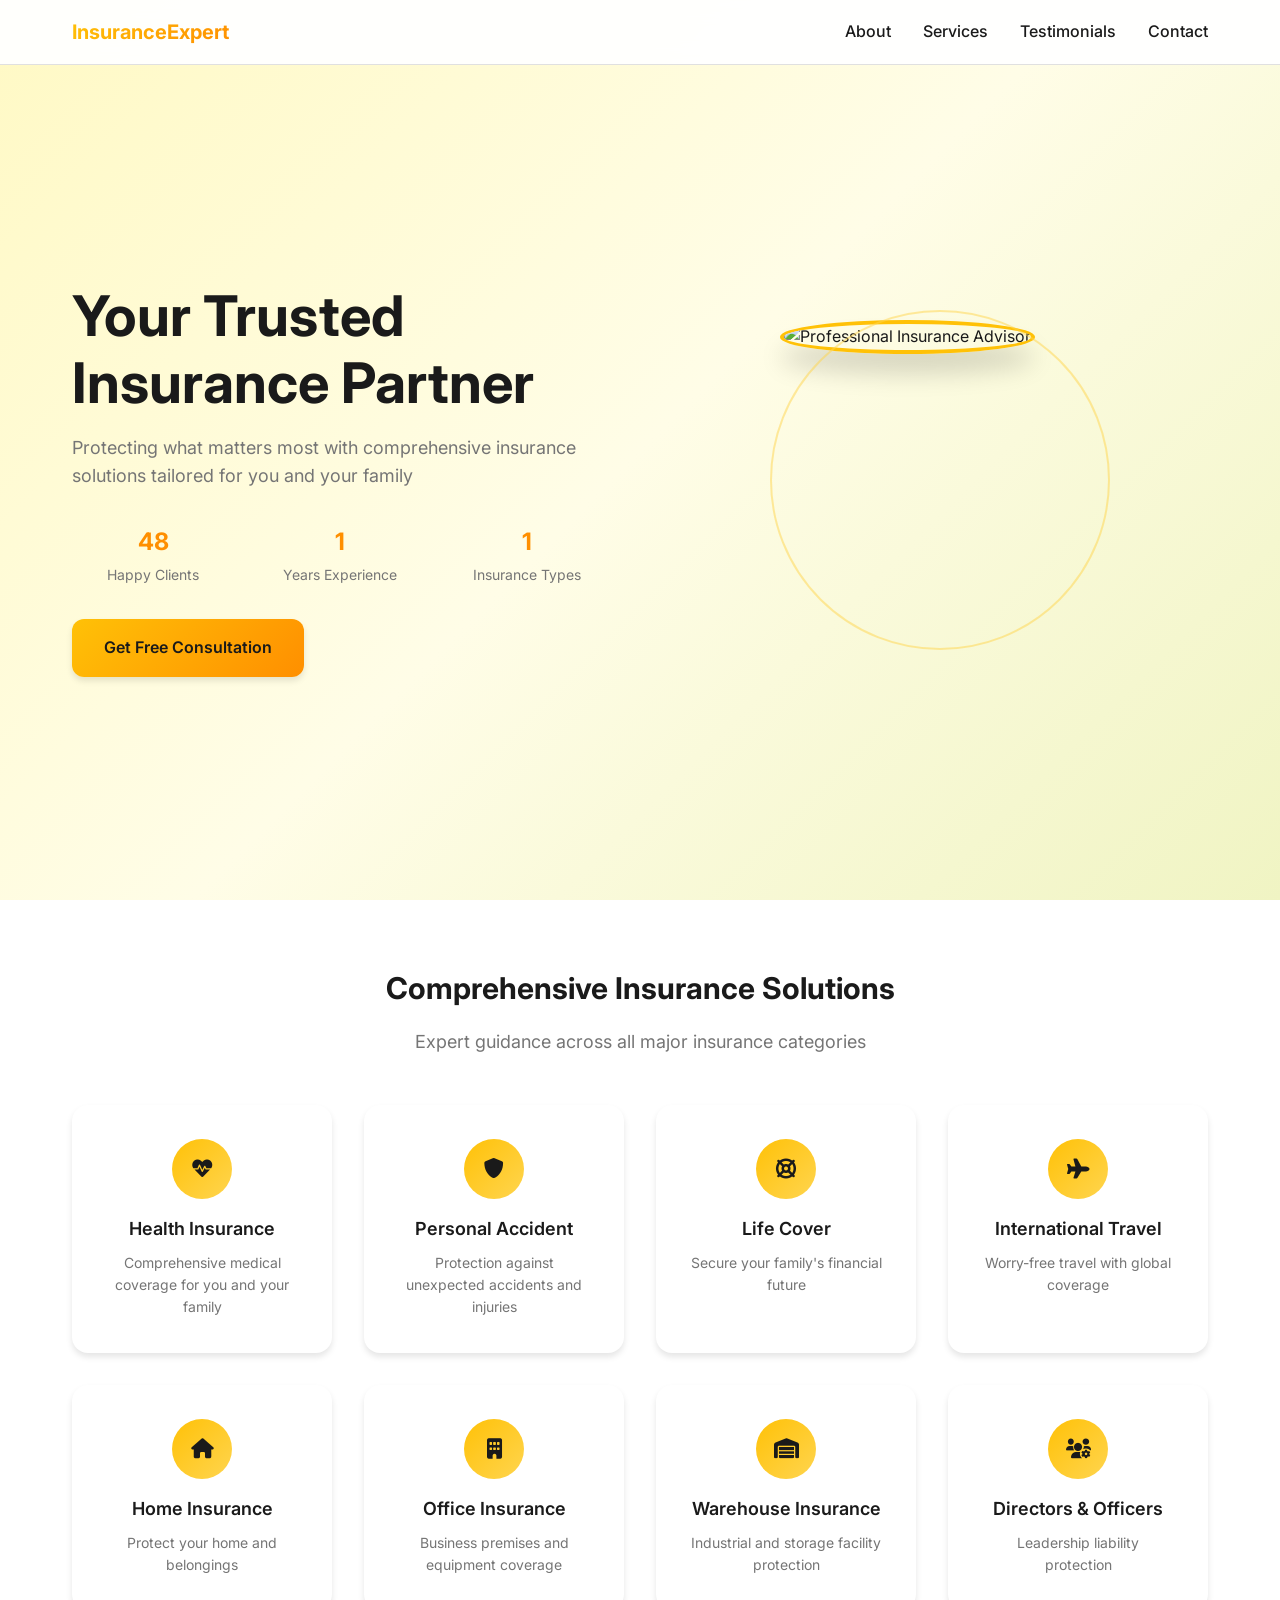
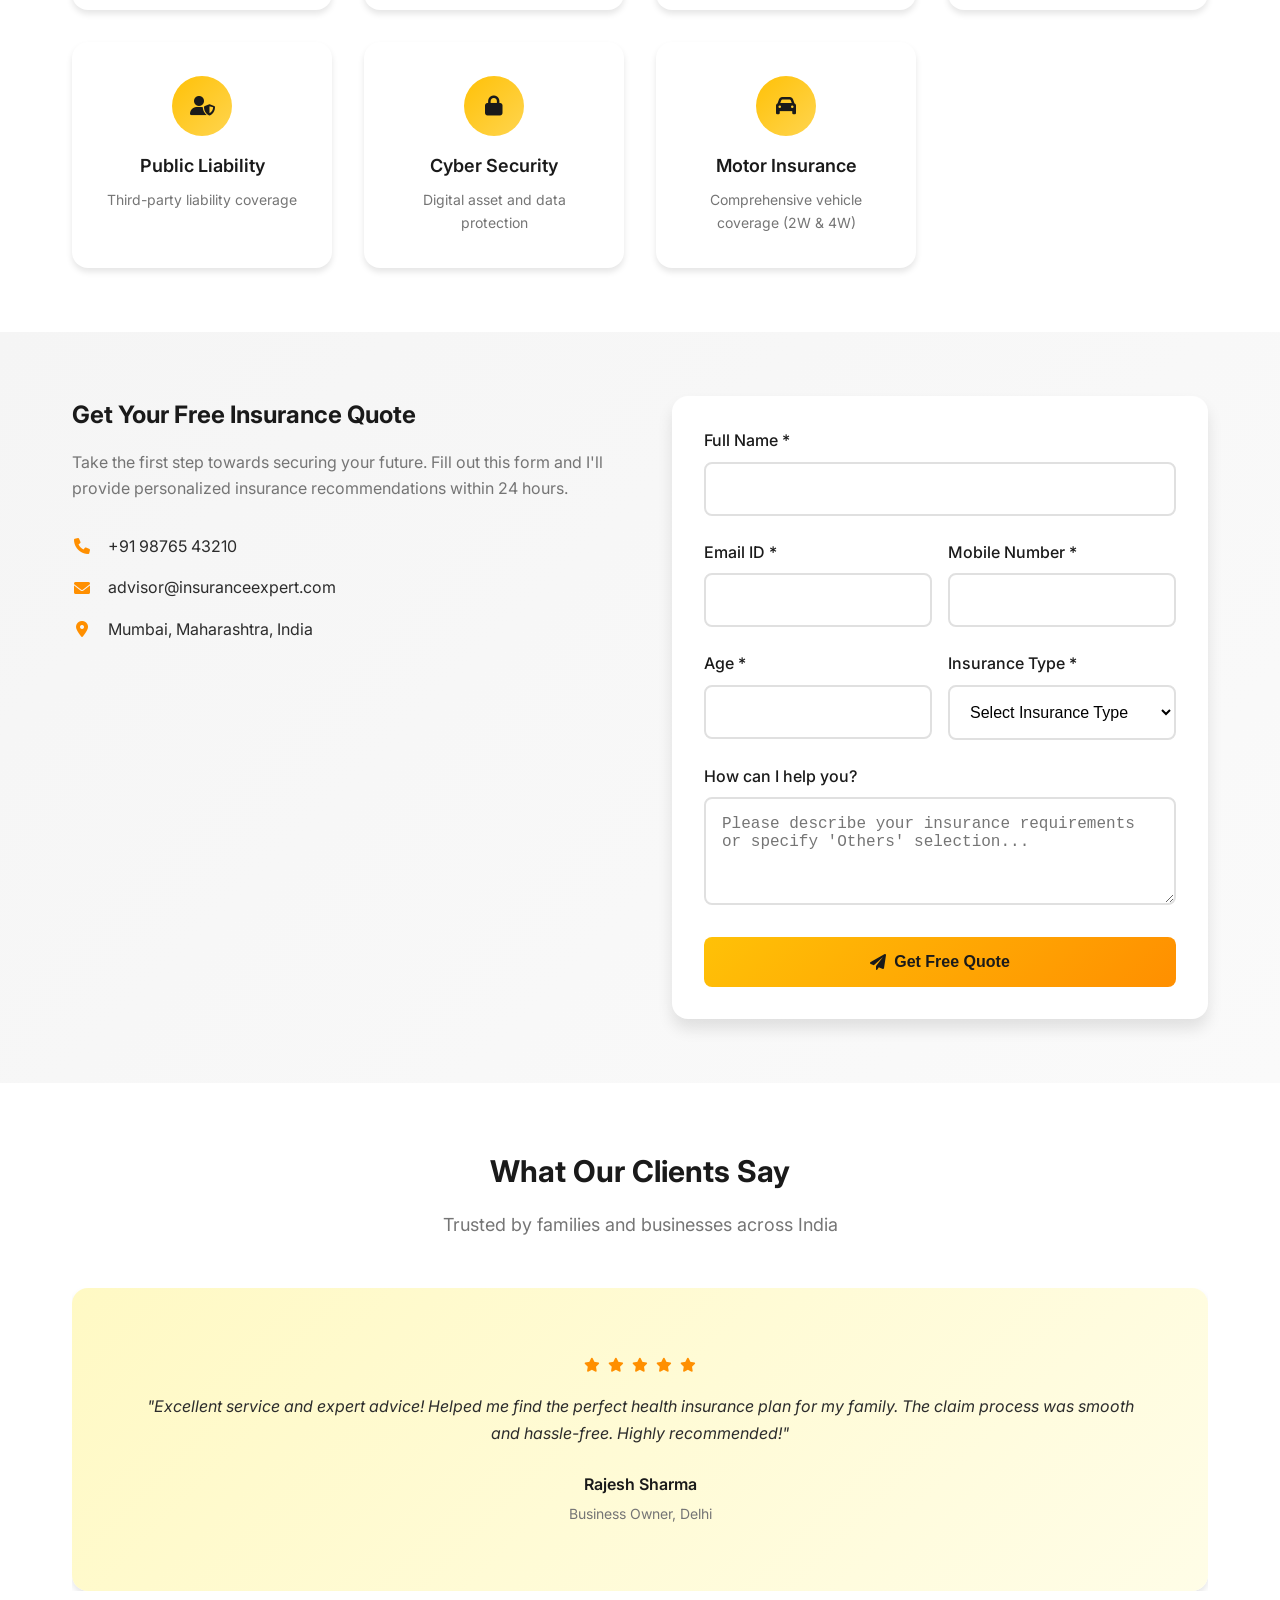
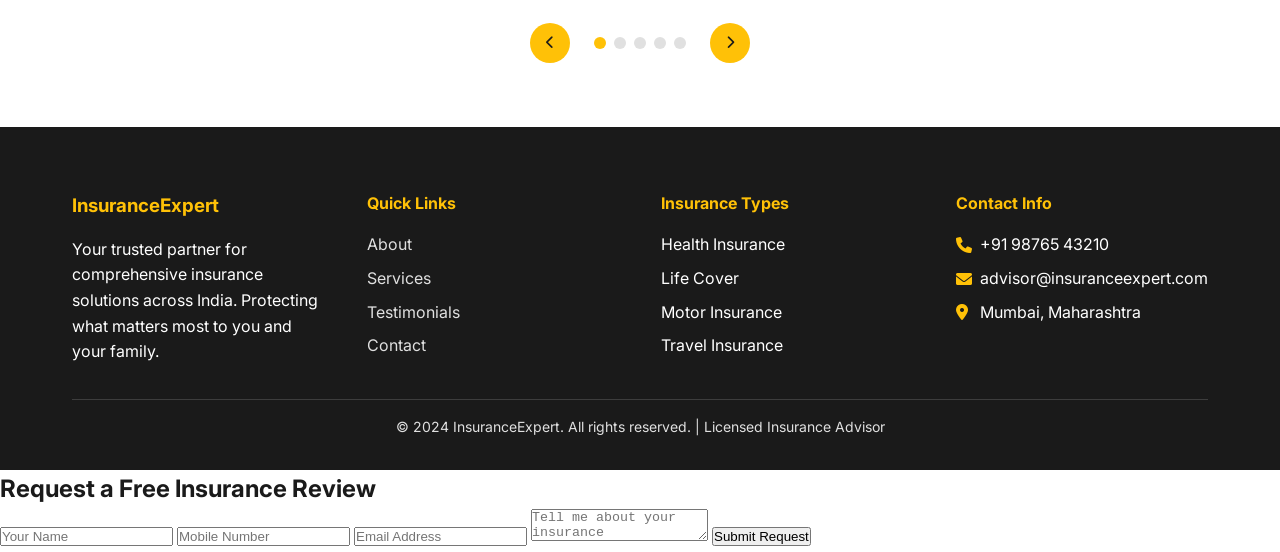
==== commit c30cb13d: "Update index.html" ====
--- a/index.html
+++ b/index.html
@@ -422,4 +422,22 @@
     <!-- JavaScript -->
     <script src="js/script.js"></script>
 </body>
-</html>+</html>
+<section id="contact">
+  <h2>Request a Free Insurance Review</h2>
+
+  <form action="https://formsubmit.co/pradeepmody@gmail.com" method="POST">
+
+    <input type="text" name="Name" placeholder="Your Name" required>
+
+    <input type="tel" name="Mobile" placeholder="Mobile Number" required>
+
+    <input type="email" name="Email" placeholder="Email Address">
+
+    <textarea name="Message"
+      placeholder="Tell me about your insurance requirements"></textarea>
+
+    <button type="submit">Submit Request</button>
+
+  </form>
+</section>
